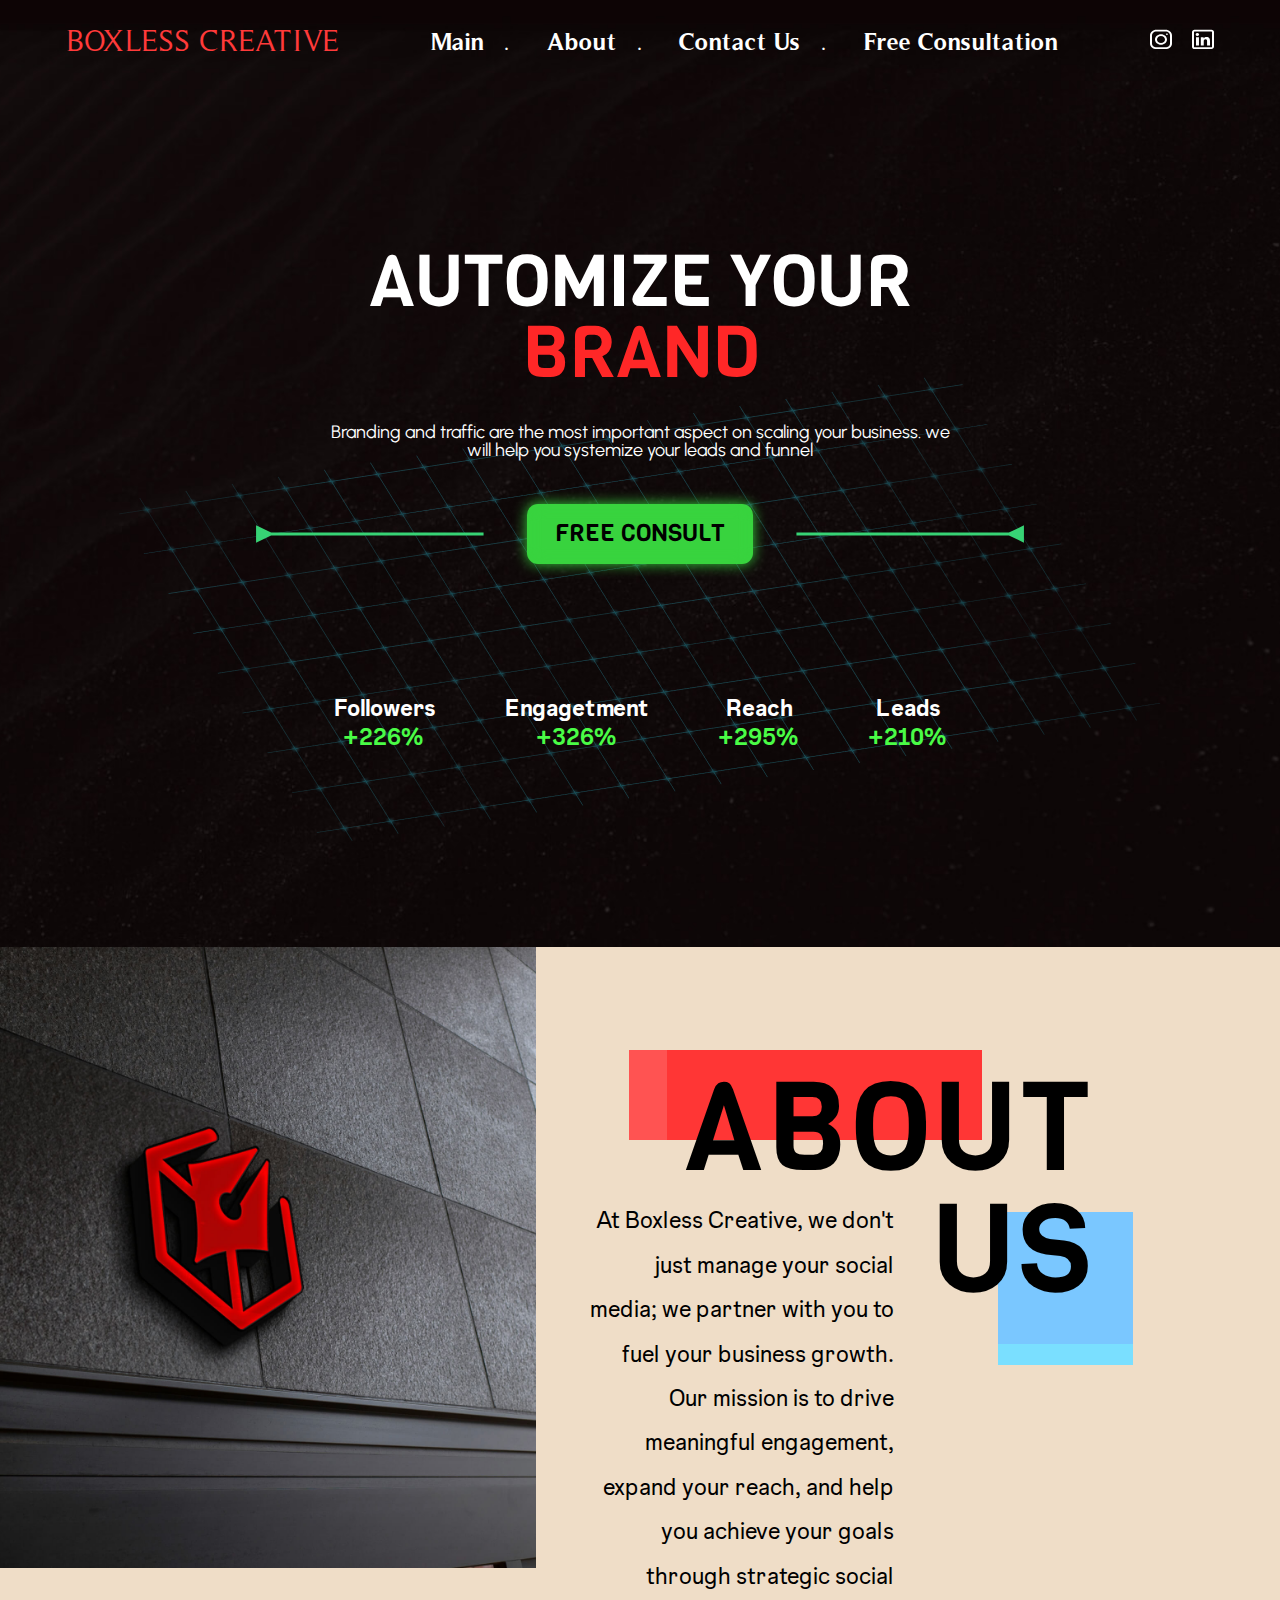
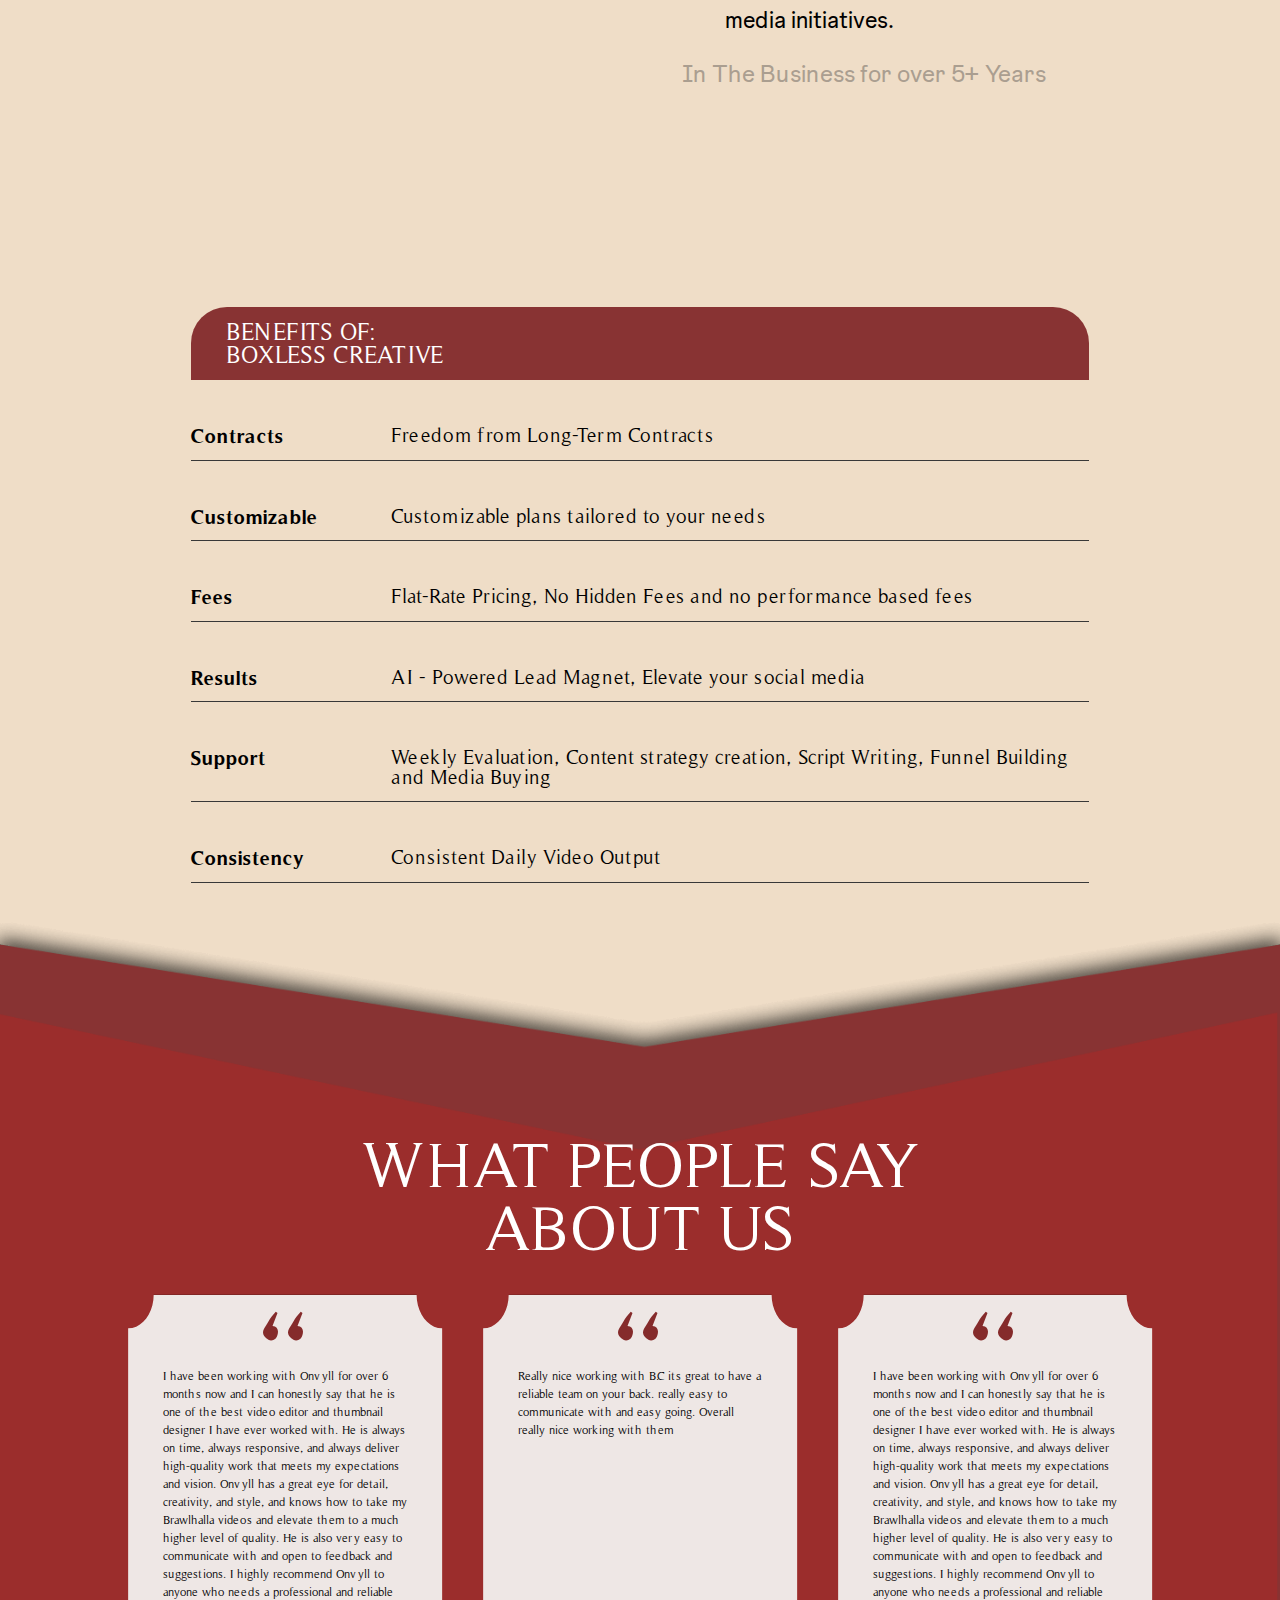
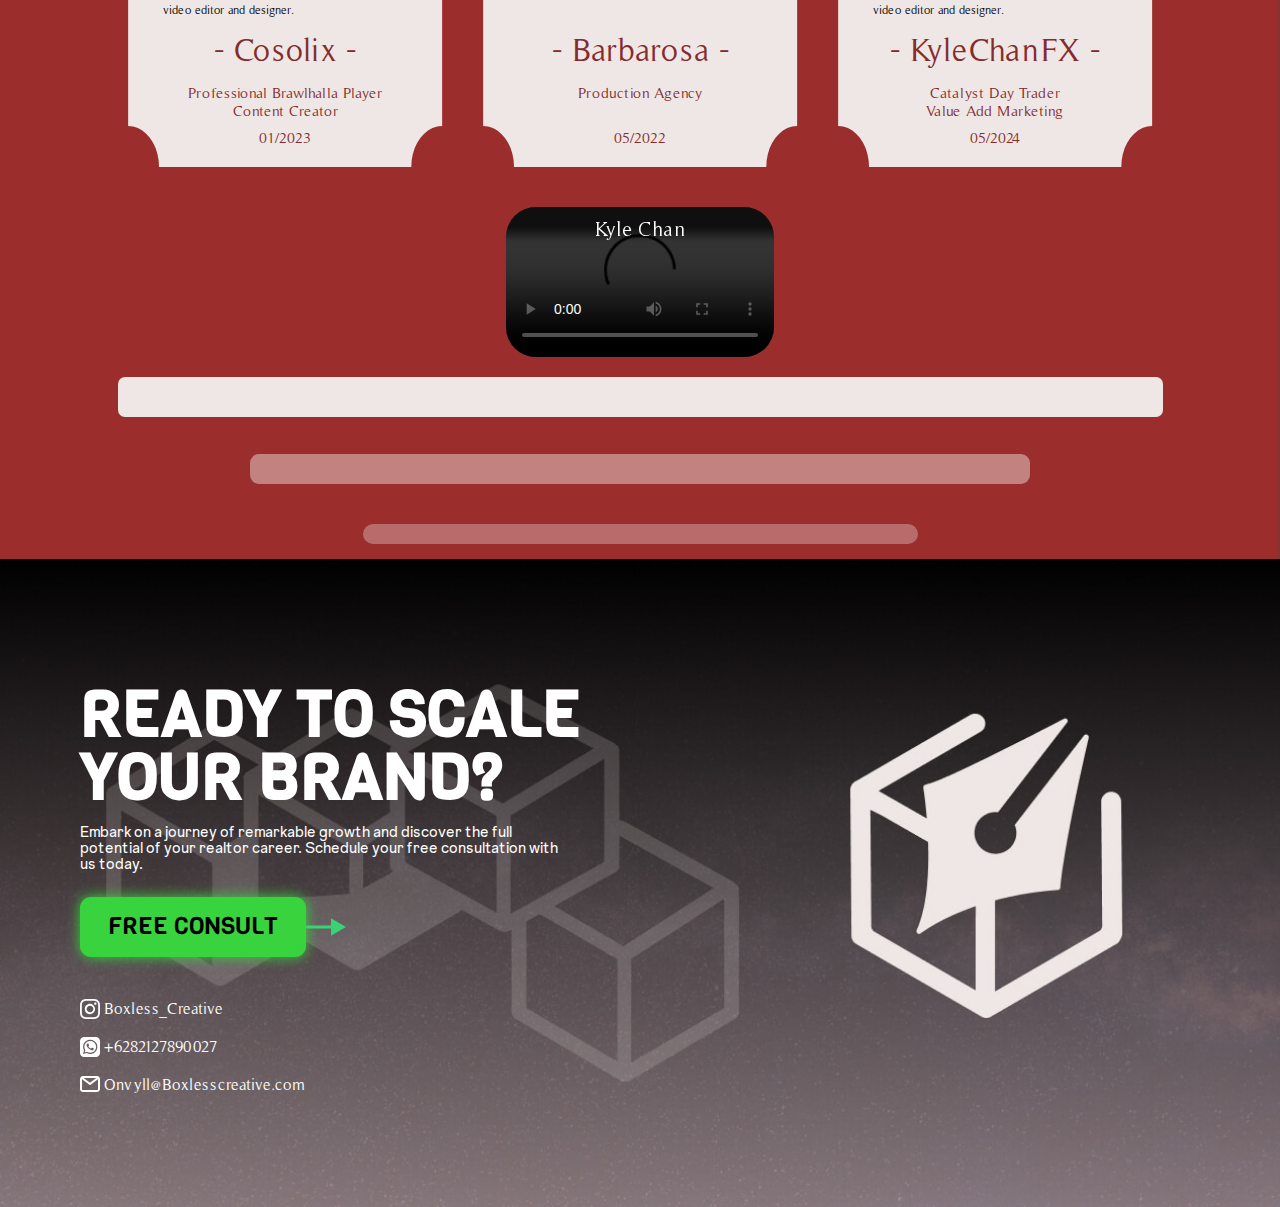
==== index.html @ 10e0a7b2 "first commit, completed" ====
<!DOCTYPE html>
<html lang="en">
  <head>
    <meta charset="UTF-8" />
    <meta name="viewport" content="width=device-width, initial-scale=1.0" />
    <title>Boxless Creative</title>
    <link rel="stylesheet" href="./css/styles.css" />
    <link rel="preconnect" href="https://fonts.googleapis.com" />
    <link rel="preconnect" href="https://fonts.gstatic.com" crossorigin />
    <link href="https://fonts.googleapis.com/css2?family=Inter:ital,opsz,wght@0,14..32,100..900;1,14..32,100..900&family=Urbanist:ital,wght@0,100..900;1,100..900&family=Viga&display=swap" rel="stylesheet" />
  </head>
  <body>
    <div class="bg-wrapper">
      <header>
        <div class="logo">BOXLESS CREATIVE</div>
        <button class="menu-toggle" id="mobile-menu-toggle">
          <span class="line line1"></span>
          <span class="line line2"></span>
          <span class="line line3"></span>
        </button>
        <nav class="navbar">
          <ul>
            <li><a href="#main">Main</a></li>
            <li><a href="#about">About</a></li>
            <li><a href="#footer">Contact Us</a></li>
            <li><a href="#" class="openModalBtn">Free Consultation</a></li>
          </ul>
          <div class="social-icons">
            <a href="https://www.instagram.com">
              <svg xmlns="http://www.w3.org/2000/svg" width="22" height="21" viewBox="0 0 22 21" fill="none">
                <path
                  d="M6.46888 0.730469C2.91788 0.730469 -0.00012207 3.2916 -0.00012207 6.41611V14.3808C-0.00012207 17.5018 2.91388 20.0664 6.46888 20.0664H15.5309C19.0819 20.0664 21.9999 17.5053 21.9999 14.3808V6.41699C21.9999 3.29512 19.0859 0.730469 15.5309 0.730469H6.46888ZM6.46888 2.48828H15.5309C16.118 2.48759 16.6995 2.58871 17.242 2.78586C17.7846 2.983 18.2776 3.2723 18.6927 3.63717C19.1078 4.00204 19.437 4.43532 19.6613 4.91218C19.8856 5.38904 20.0007 5.90011 19.9999 6.41611V14.3808C20.0007 14.8968 19.8856 15.4078 19.6613 15.8847C19.437 16.3616 19.1078 16.7948 18.6927 17.1597C18.2776 17.5246 17.7846 17.8139 17.242 18.011C16.6995 18.2082 16.118 18.3093 15.5309 18.3086H6.46988C5.88269 18.3094 5.3011 18.2084 4.75842 18.0113C4.21575 17.8142 3.72266 17.5249 3.30741 17.16C2.89216 16.7951 2.56292 16.3618 2.33855 15.8849C2.11418 15.408 1.99909 14.8968 1.99988 14.3808V6.41699C1.99896 5.90091 2.11391 5.38975 2.33816 4.91279C2.56241 4.43582 2.89155 4.00244 3.3067 3.63748C3.72186 3.27251 4.21487 2.98314 4.7575 2.78594C5.30013 2.58874 5.88169 2.48759 6.46888 2.48828ZM16.9059 4.41133C16.7868 4.41086 16.6687 4.43114 16.5585 4.47099C16.4484 4.51085 16.3483 4.56948 16.2641 4.64352C16.1798 4.71755 16.1131 4.80552 16.0678 4.90234C16.0224 4.99916 15.9993 5.10292 15.9999 5.20762C15.9999 5.65059 16.4019 6.00391 16.9059 6.00391C17.0251 6.00449 17.1432 5.98429 17.2535 5.94449C17.3638 5.90469 17.464 5.84608 17.5483 5.77203C17.6327 5.69798 17.6995 5.60998 17.7449 5.5131C17.7903 5.41622 17.8134 5.31239 17.8129 5.20762C17.8134 5.10284 17.7903 4.99901 17.7449 4.90214C17.6995 4.80526 17.6327 4.71725 17.5483 4.6432C17.464 4.56916 17.3638 4.51054 17.2535 4.47074C17.1432 4.43094 17.0251 4.41075 16.9059 4.41133ZM10.9999 5.125C7.69988 5.125 4.99988 7.49805 4.99988 10.3984C4.99988 13.2988 7.69988 15.6719 10.9999 15.6719C14.2999 15.6719 16.9999 13.2988 16.9999 10.3984C16.9999 7.49805 14.2999 5.125 10.9999 5.125ZM10.9999 6.88281C13.2229 6.88281 14.9999 8.44463 14.9999 10.3984C14.9999 12.3522 13.2229 13.9141 10.9999 13.9141C8.77688 13.9141 6.99988 12.3522 6.99988 10.3984C6.99988 8.44463 8.77688 6.88281 10.9999 6.88281Z"
                  fill="white"
                />
              </svg>
            </a>
            <a href="https://www.linkedin.com">
              <svg xmlns="http://www.w3.org/2000/svg" width="22" height="21" viewBox="0 0 22 21" fill="none">
                <path
                  d="M2.49988 0.730469C1.83829 0.734611 1.20514 0.967438 0.737319 1.37861C0.269496 1.78978 0.00459063 2.34626 -0.00012207 2.92773V17.8691C-0.00012207 19.0706 1.13288 20.0664 2.49988 20.0664H19.4999C20.8669 20.0664 21.9999 19.0706 21.9999 17.8691V2.92773C21.9999 1.72627 20.8669 0.730469 19.4999 0.730469H2.49988ZM2.49988 2.48828H19.4999C19.7849 2.48828 19.9999 2.67725 19.9999 2.92773V17.8691C20.0012 17.9272 19.9892 17.9849 19.9646 18.0387C19.9399 18.0926 19.9032 18.1415 19.8565 18.1825C19.8098 18.2236 19.7541 18.2559 19.6928 18.2776C19.6315 18.2992 19.5659 18.3098 19.4999 18.3086H2.49988C2.43381 18.3099 2.36811 18.2995 2.30677 18.2778C2.24543 18.2562 2.18971 18.2239 2.14298 18.1828C2.09624 18.1418 2.05947 18.0928 2.03487 18.0389C2.01028 17.9849 1.99837 17.9272 1.99988 17.8691V2.92773C1.99988 2.67725 2.21488 2.48828 2.49988 2.48828ZM5.43788 3.99912C5.20871 3.99426 4.98076 4.02974 4.76742 4.10346C4.55409 4.17718 4.35968 4.28766 4.19565 4.42839C4.03162 4.56913 3.90126 4.73727 3.81227 4.92294C3.72327 5.10861 3.67742 5.30805 3.67742 5.50952C3.67742 5.71099 3.72327 5.91043 3.81227 6.0961C3.90126 6.28177 4.03162 6.44992 4.19565 6.59065C4.35968 6.73139 4.55409 6.84187 4.76742 6.91559C4.98076 6.98931 5.20871 7.02478 5.43788 7.01992C5.88647 7.01041 6.31306 6.8471 6.62651 6.56489C6.93996 6.28267 7.11542 5.90391 7.11542 5.50952C7.11542 5.11513 6.93996 4.73638 6.62651 4.45416C6.31306 4.17194 5.88647 4.00863 5.43788 3.99912ZM14.4679 8.00869C13.0349 8.00869 12.0819 8.69863 11.6879 9.3543H11.6249V8.20117H8.81188V16.5508H11.7499V12.4305C11.7499 11.3424 11.9959 10.2886 13.5309 10.2886C15.0429 10.2886 15.0629 11.5173 15.0629 12.4858V16.5508H17.9999V11.9638C17.9999 9.71904 17.4559 8.00869 14.4679 8.00869ZM3.99988 8.20117V16.5508H6.96888V8.20117H3.99988Z"
                  fill="white"
                />
              </svg>
            </a>
          </div>
        </nav>
      </header>
      <section class="hero" id="main">
        <div class="container">
          <h1>AUTOMIZE YOUR <span>BRAND</span></h1>
          <p>Branding and traffic are the most important aspect on scaling your business. we will help you systemize your leads and funnel</p>
          <div class="hero_cta">
            <a class="cta openModalBtn">FREE CONSULT</a>
          </div>
          <ul class="hero_stats">
            <li>
              <span class="stats_text">Followers</span>
              <span class="stats_number">+226%</span>
            </li>
            <li>
              <span class="stats_text">Engagetment</span>
              <span class="stats_number">+326%</span>
            </li>
            <li>
              <span class="stats_text">Reach</span>
              <span class="stats_number">+295%</span>
            </li>
            <li>
              <span class="stats_text">Leads</span>
              <span class="stats_number">+210%</span>
            </li>
          </ul>
        </div>
        <!-- Hero content here -->
      </section>
    </div>
    <section class="about" id="about">
      <div class="container">
        <div class="about_wrapper">
          <div class="about_content">
            <h2>
              <span class="word_1">ABOUT</span> <br />
              <span class="word_2">US</span>
            </h2>
            <p class="about_text">At Boxless Creative, we don't just manage your social media; we partner with you to fuel your business growth. Our mission is to drive meaningful engagement, expand your reach, and help you achieve your goals through strategic social media initiatives.</p>
            <p class="about_tag">In The Business for over 5+&nbsp;Years</p>
          </div>
          <div class="about_image">
            <picture>
              <source media="(min-width: 992px)" srcset="./images/about-lg.jpg" type="image/jpeg" />
              <img src="./images/about-sm.jpg" alt="About image" />
            </picture>
          </div>
        </div>
      </div>
    </section>
    <section class="benefits">
      <div class="container">
        <h2>
          BENEFITS OF: <br />
          BOXLESS CREATIVE
        </h2>
        <dl class="benefits_list">
          <div> <dt>Contracts</dt> <dd>Freedom from Long-Term Contracts</dd></div>
          <div> <dt>Customizable</dt> <dd>Customizable plans tailored to your needs</dd></div>
          <div> <dt>Fees</dt> <dd>Flat-Rate Pricing, No Hidden Fees and no performance based fees</dd></div>
          <div> <dt>Results</dt> <dd>AI - Powered Lead Magnet, Elevate your social media</dd></div>
          <div> <dt>Support</dt> <dd>Weekly Evaluation, Content strategy creation, Script Writing, Funnel Building and Media Buying</dd></div>
          <div><dt>Consistency</dt> <dd>Consistent Daily Video Output</dd></div>
        </dl>
      </div>
    </section>
    <section class="testimonials">
      <div class="container">
        <h2>WHAT PEOPLE SAY ABOUT US</h2>
        <div class="testimonial_cards_wrapper">
          <div class="testimonial_card">
            <p class="testimonial_text"> I have been working with Onvyll for over 6 months now and I can honestly say that he is one of the best video editor and thumbnail designer I have ever worked with. He is always on time, always responsive, and always deliver high-quality work that meets my expectations and vision. Onvyll has a great eye for detail, creativity, and style, and knows how to take my Brawlhalla videos and elevate them to a much higher level of quality. He is also very easy to communicate with and open to feedback and suggestions. I highly recommend Onvyll to anyone who needs a professional and reliable video editor and designer.</p>
            <div class="testimonial_author">- Cosolix -</div>
            <div class="testimonial_author_des">
              Professional Brawlhalla Player <br />
              Content Creator
            </div>
            <div class="testimonial_date">01/2023</div>
          </div>
          <div class="testimonial_card">
            <p class="testimonial_text">Really nice working with B.C its great to have a reliable team on your back. really easy to communicate with and easy going. Overall really nice working with them </p>
            <div class="testimonial_author">- Barbarosa -</div>
            <div class="testimonial_author_des"> Production Agency </div>
            <div class="testimonial_date">05/2022</div>
          </div>
          <div class="testimonial_card">
            <p class="testimonial_text"> I have been working with Onvyll for over 6 months now and I can honestly say that he is one of the best video editor and thumbnail designer I have ever worked with. He is always on time, always responsive, and always deliver high-quality work that meets my expectations and vision. Onvyll has a great eye for detail, creativity, and style, and knows how to take my Brawlhalla videos and elevate them to a much higher level of quality. He is also very easy to communicate with and open to feedback and suggestions. I highly recommend Onvyll to anyone who needs a professional and reliable video editor and designer.</p>
            <div class="testimonial_author">- KyleChanFX -</div>
            <div class="testimonial_author_des">
              Catalyst Day Trader <br />
              Value Add Marketing
            </div>
            <div class="testimonial_date">05/2024</div>
          </div>
        </div>
        <div class="video_wrapper">
          <video src="./Testimonial.mp4" controls></video>
          <div class="video_auth" controls>Kyle Chan</div>
        </div>
        <div class="bar_lines">
          <div class="bar_line_1"></div>
          <div class="bar_line_2"></div>
          <div class="bar_line_3"></div>
        </div>
      </div>
    </section>
    <footer class="footer" id="footer">
      <div class="container">
        <div class="footer_content">
          <h2
            >READY TO SCALE <br />
            YOUR BRAND?</h2
          >
          <p>Embark on a journey of remarkable growth and discover the full potential of your realtor career. Schedule your free consultation with us today.</p>
          <a class="cta openModalBtn">FREE CONSULT <img src="./images/arrow-1.svg" alt="" /></a>
          <ul class="footer_nav">
            <li>
              <a href="#">
                <img src="./images/insta.svg" alt="" />
                Boxless_Creative
              </a>
            </li>
            <li>
              <a href="tel:+6282127890027"> <img src="./images/whatsapp.svg" alt="" /> +6282127890027 </a>
            </li>
            <li>
              <a href="mailto:Onvyll@Boxlesscreative.com">
                <img src="./images/email.svg" alt="" />
                Onvyll@Boxlesscreative.com
              </a>
            </li>
          </ul>
        </div>
      </div>
    </footer>

    <div id="modal" class="modal">
      <div class="modal-content">
        <span class="close-btn">&times;</span>
        <h2>SCHEDULE A CALL</h2>
        <p class="modal-tag">1 on 1 Social media strategy</p>
        <form class="modal-form" id="scheduleForm" method="post" action="https://api.web3forms.com/submit">
          <input type="hidden" name="access_key" value="9a42d6e7-12fb-410e-b827-495871409436" />
          <div class="input_wrappers">
            <label>
              <span>NAME</span>
              <input type="text" name="name" required />
            </label>
            <label>
              <span>EMAIL</span>
              <input type="email" name="email" required />
            </label>
            <label>
              <span>NUMBER</span>
              <input type="tel" name="number" required />
            </label>
          </div>
          <p class="privacy-note">*we respect your privacy and data, and will not send you any spam that would disturb your time :)</p>
          <button type="submit" class="submit_btn">NEXT</button>
          <p class="result" id="result"></p>
        </form>

        <a id="ctaBtn" href="https://calendly.com/boxlesscreative/content-creation-strategy" target="_blank" class="cta-btn">SCHEADULE NOW!</a>
      </div>
    </div>

    <script src="./js/main.js"></script>
  </body>
</html>
---- css/styles.css ----
@font-face {
  font-family: 'Timeless';
  src: url('../fonts/timeless/Timeless.ttf');
  font-weight: 400;
}
@font-face {
  font-family: 'Timeless';
  src: url('../fonts/timeless/Timeless-Bold.ttf');
  font-weight: 700;
}

@font-face {
  font-family: 'Instagram Sans';
  font-style: normal;
  font-weight: 400;
  src: url('../fonts/Instagram-Sans.woff') format('woff');
}

@font-face {
  font-family: 'Instagram Sans';
  font-style: normal;
  font-weight: 700;
  src: url('../fonts/Instagram-Sans-Bold.woff') format('woff');
}
html {
  scroll-behavior: smooth;
}
*,
*::before,
*::after {
  box-sizing: border-box;
}
body {
  margin: 0;
  font-family: 'Instagram Sans', sans-serif;
  background-size: cover;
  color: white;
}
img {
  max-width: 100%;
}
.container {
  padding: 0 36px;
  max-width: 1440px;
  margin: 0 auto;
}
.bg-wrapper {
  background-image: url('../images/awdawd-1.jpg');
  background-position: center;
  background-repeat: no-repeat;
  background-size: cover;
}
header {
  display: flex;
  justify-content: space-between;
  align-items: center;
  padding: 26px 23px 26px 19px;
  max-width: 1440px;
  margin: 0 auto;
}

.logo {
  font-family: 'Timeless', serif;
  font-size: 30px;
  color: #ff3a3a;
  z-index: 11;
  max-width: 200px;
  line-height: 0.98;
}

.menu-toggle {
  display: flex;
  flex-direction: column;
  gap: 4px;
  cursor: pointer;
  background: none;
  border: transparent;
  outline: 0;
  z-index: 11;
  padding: 0;
  margin-bottom: 12px;
}
.menu-toggle.open {
  transition: 0.3s ease;
}
.menu-toggle.open:hover {
  transform: scale(1.2);
  transform-origin: center;
}
.navbar {
  display: flex;
  z-index: 10;
}

.navbar.open {
  display: flex;
  right: 0;
}
@media (max-width: 991px) {
  .navbar {
    align-items: center;
    justify-content: center;
    flex-direction: column;
    background: rgba(0, 0, 0, 0.9);
    position: fixed;
    top: 0;
    right: -100%;
    height: 100%;
    width: 100%;
    text-align: center;
    transition: right 0.5s ease;
  }
  body:has(.navbar.open) {
    overflow: hidden;
  }
}

.navbar ul {
  display: flex;
  flex-direction: column;
  list-style: none;
  padding: 0;
  margin: 0;
}
.navbar li {
  margin: 10px 0;
}
.navbar a {
  font-family: 'Timeless', serif;
  font-size: 24px;
  font-weight: bold;
  color: white;
  text-decoration: none;
  transition: color 0.2s;
}

.navbar a:hover {
  color: #55d352;
}

.social-icons {
  display: flex;
  margin-top: 10px;
  gap: 20px;
}

.social-icons a svg path {
  transition: fill 0.2s;
}
.social-icons a:hover svg path {
  fill: #55d352;
}

.social-icons img {
  width: 20px;
  height: 20px;
}

/* Toggle animation */
.menu-toggle .line {
  width: 14px;
  height: 4px;
  border-radius: 1em;
  background-color: white;
}
.menu-toggle .line1,
.menu-toggle .line3 {
  transition: transform 0.3s ease, y 0.3s ease;
  transform-origin: center;
}
.menu-toggle.open .line1 {
  transform: rotate(45deg) translate(5px, 5px);
}
.menu-toggle.open .line2 {
  opacity: 0;
  transition: opacity 0.3s ease;
}
.menu-toggle.open .line3 {
  transform: rotate(-45deg) translate(6px, -6px);
}
@media (min-width: 600px) {
  .bg-wrapper {
  }
  header {
    padding: 26px 34px 26px 35px;
  }
  .menu-toggle .line {
    width: 20px;
  }
}
@media (min-width: 768px) {
  header {
    padding: 26px 46px 26px 48px;
  }
  .menu-toggle .line {
    width: 28px;
  }
}
@media (min-width: 992px) {
  .container {
    padding: 0 80px;
  }
  header {
    padding: 26px 66px 26px 66px;
  }
  .logo {
    max-width: unset;
  }
  .menu-toggle {
    display: none;
  }
  .navbar {
    flex: 1;
    padding-top: 0;
  }
  .navbar ul {
    flex: 1;
    justify-content: space-evenly;
    flex-direction: row;
    margin: 0 40px;
  }
  .navbar li {
    margin: 0 10px;
    position: relative;
  }
  .navbar li:not(:last-child)::after {
    content: '.';
    padding-left: 20px;
    position: absolute;
    bottom: 0;
    font-size: 20px;
  }
  .social-icons {
    margin-top: 0;
  }
}

/* ================================== Hero Section ============================== */
.hero {
  padding: 96px 0 196px;
  text-align: center;
  background-image: url('../images/grid-bg.png');
  background-repeat: no-repeat;
  background-position: center 74%;
  overflow: hidden;
}
.hero h1 {
  font-family: 'Viga', sans-serif;
  font-size: 72px;
  font-weight: 400;
  line-height: 0.98;
  text-align: center;
  color: white;
  text-transform: uppercase;
  margin: 0 auto 36px;
  max-width: 10ch;
}
@media (max-width: 400px) {
  .hero h1 {
    font-size: 60px;
  }
}
.hero h1 span {
  color: #ff2727;
}
.hero p {
  font-family: 'Urbanist', sans-serif;
  font-size: 18px;
  line-height: 0.98;
  text-align: center;
  margin: 0 auto;
  max-width: 38ch;
}
.cta {
  font-family: 'Viga', sans-serif;
  font-size: 24px;
  text-transform: uppercase;
  color: black;
  line-height: 0.98;
  background-color: #38d33e;
  text-decoration: none;
  text-align: center;
  display: inline-block;
  border-radius: 11px;
  position: relative;
  padding: 18px 28px;
  z-index: 1;
  cursor: pointer;
  transition: 0.3s ease;
}
.cta:hover {
  box-shadow: 0 0 10px rgba(56, 211, 62, 0.5);
}
.cta::before {
  content: '';
  display: block;
  position: absolute;
  top: 0;
  left: 0;
  right: 0;
  bottom: 0;
  background: #38d33e;
  border-radius: 11px;
  filter: blur(6.75px);
  z-index: -1;
}
.hero_cta {
  margin-top: 35px;
  position: relative;
  max-width: 470px;
  margin-left: auto;
  margin-right: auto;
  width: fit-content;
}
.hero_cta::before {
  content: '';
  display: block;
  position: absolute;
  left: -145px;
  top: 50%;
  transform: translateY(-50%);
  width: 100px;
  height: 18px;
  background-image: url('../images/arrow.svg');
  background-repeat: no-repeat;
}
.hero_cta::after {
  content: '';
  display: block;
  position: absolute;
  right: -145px;
  top: 50%;
  transform: translateY(-50%) rotate(180deg);
  transform-origin: center;
  width: 100px;
  height: 18px;
  background-image: url('../images/arrow.svg');
  background-repeat: no-repeat;
}
.hero_stats {
  font-family: 'Instagram Sans', sans-serif;
  font-size: 16px;
  font-weight: 700;
  list-style: none;
  margin: 0;
  padding: 0;
  display: flex;
  justify-content: center;
  gap: 24px;

  margin-top: 95px;
}
.hero_stats li {
  flex-basis: 0;
  min-width: fit-content;
}
.hero_stats li span {
  display: block;
}
.stats_text {
  line-height: 1.5;
}
.stats_number {
  color: #4afc46;
}
@media (min-width: 768px) {
  .hero {
    padding: 135px 0 196px;
  }
  .hero h1 {
    max-width: 18ch;
  }
  .hero p {
    max-width: 58ch;
  }
  .hero_cta {
    margin-top: 45px;
  }
  .hero_stats {
    font-size: 24px;
    justify-content: space-around;
    margin-top: 130px;
  }
  .hero_stats li span {
    line-height: 1.2;
  }
}
@media (min-width: 992px) {
  .hero {
    padding: 165px 0 196px;
  }
  .hero_cta::before,
  .hero_cta::after {
    width: 228px;
  }
  .hero_cta::before {
    left: calc(-100% - 45px);
  }
  .hero_cta::after {
    right: calc(-100% - 45px);
  }
  .hero_stats {
    justify-content: center;
    gap: 70px;
  }
}
/* ================================== About Us Section ============================== */
.about {
  background-color: #efddc7;
  color: black;
  padding: 106px 0 0;
}
.about h2 {
  font-family: 'Viga', sans-serif;
  font-size: 128px;
  font-size: 70px;
  font-weight: 400;
  line-height: 0.98;
  text-align: right;
  margin: 0;
  padding-right: 24px;
}
.about h2 span {
  position: relative;
  z-index: 1;
}
.about h2 span:first-child::before,
.about h2 span:first-child::after {
  content: '';
  display: block;
  position: absolute;
  z-index: -1;
  top: 5px;
  right: 58px;
  width: 175px;
  height: 50px;
}

.about h2 span:first-child::before {
  background-color: #ff5352;
  right: 76px;
}
.about h2 span:first-child::after {
  background-color: #ff3635;
}
.about h2 span:last-child::before,
.about h2 span:last-child::after {
  content: '';
  display: block;
  position: absolute;
  z-index: -1;
  top: 26px;
  right: -21px;
  width: 74px;
  height: 72px;
}
.about h2 span:last-child::before {
  background-color: #7adfff;
  top: 38px;
}
.about h2 span:last-child::after {
  background-color: #7ac7ff;
}
.about_text {
  font-family: 'Instagram Sans', sans-serif;
  font-size: 24px;
  font-size: 13px;
  line-height: 1.85;
  font-weight: 400;
  margin: -65px 135px 0 auto;
  text-align: right;
}
.about_tag {
  color: #aa9e90;
  text-align: right;
  margin: 24px 142px 0 auto;
  font-size: 15px;
  line-height: 0.98;
}
.about_image {
  margin-left: -36px;
  margin-right: -36px;
  margin-top: 28px;
  font-size: 0;
}
@media (min-width: 600px) {
  .about {
    padding: 193px 0 92px;
  }
  .about h2 {
    font-size: 114px;
    padding-right: 28px;
  }
  .about h2 span:first-child::before,
  .about h2 span:first-child::after {
    right: 95px;
    top: 9px;
    height: 79px;
    width: 275px;
  }
  .about h2 span:first-child::before {
    right: 130px;
  }
  .about h2 span:last-child::before,
  .about h2 span:last-child::after {
    top: 42px;
    right: -30px;
    width: 118px;
    height: 116px;
  }
  .about h2 span:last-child::before {
    top: 60px;
  }
  .about_text {
    margin-top: -107px;
    font-size: 21px;
    margin-right: 200px;
  }
  .about_tag {
    margin-top: 55px;
    font-size: 25px;
    margin-right: 42px;
  }
  .about_image {
    display: none;
  }
}
@media (min-width: 768px) {
  .about {
    padding: 172px 0 92px;
  }
  .about .container {
    padding: 0 112px;
  }
  .about h2 {
    font-size: 124px;
    padding-right: 30px;
    letter-spacing: 3px;
  }
  .about h2 span:first-child::before,
  .about h2 span:first-child::after {
    right: 112px;
    top: 6px;
    height: 90px;
    width: 315px;
  }
  .about h2 span:first-child::before {
    right: 150px;
  }
  .about h2 span:last-child::before,
  .about h2 span:last-child::after {
    top: 46px;
    right: -39px;
    width: 135px;
    height: 132px;
  }
  .about h2 span:last-child::before {
    top: 67px;
  }
  .about_text {
    font-size: 24px;
    margin-top: -112px;
    margin-right: 230px;
  }
  .about_tag {
    margin-top: 20px;
    margin-right: -50px;
  }
}
@media (min-width: 992px) {
  .about {
    padding: 0;
    background-color: #110b0b;
  }
  .about .container {
    padding: 0;
    max-width: initial;
  }
  .about_wrapper {
    display: flex;
    background-color: #efddc7;
  }
  .about_content,
  .about_image {
    flex: 1;
  }
  .about_content {
    padding: 120px 156px 100px 52px;
    background-color: #efddc7;
    flex-direction: column;
    display: flex;
    justify-content: center;
    min-height: 800px;
  }
  .about_image {
    font-size: 0;
    display: block;
    order: -1;
    margin: 0;
    position: relative;
  }
  .about_image img {
    object-position: center;
    object-fit: cover;
    width: 100%;
    position: absolute;
    max-height: 100%;
  }
  .about_tag {
    text-align: left;
    margin-left: 94px;
    margin-right: 0;
  }
}
/* ================================== Benefits Section ============================== */
.benefits {
  padding: 30px 0 38px;
  background-color: #efddc7;
}
.benefits h2 {
  margin: 0;
  font-family: 'Timeless', serif;
  font-size: 20px;
  font-weight: 400;
  background-color: #883333;
  border-radius: 22px 22px 0 0;
  padding: 8px 20px;
  line-height: 0.98;
}

.benefits_list {
  font-family: 'Timeless', serif;
  margin: 0;
}
.benefits_list > div {
  padding: 24px 0 8px;
  border-bottom: 1px solid #383838;
}
.benefits_list dt,
.benefits_list dd {
  font-size: 16px;
  line-height: 0.98;
  margin: 0;
  padding: 0;
  color: black;
}
.benefits_list dt {
  font-weight: bold;
}
.benefits_list dd {
  font-weight: normal;
  margin-top: 10px;
}
@media (min-width: 992px) {
  .benefits {
    padding: 60px 0 78px;
    padding-top: 120px;
  }
  .benefits .container {
    max-width: 1058px;
    margin: 0 auto;
  }
  .benefits h2 {
    font-size: 24px;
    padding: 13px 35px;
    border-radius: 36px 36px 0 0;
  }
  .benefits_list > div {
    padding: 46px 0 14px;
    display: grid;
    grid-template-columns: 200px 1fr;
  }
  .benefits_list dt,
  .benefits_list dd {
    font-size: 20px;
  }
  .benefits_list dt {
    flex-basis: 20%;
  }
  .benefits_list dd {
    margin-top: 0;
  }
}
/* ============================== Testimonials Section ============================== */
.testimonials {
  background-image: url('../images/bg-sm.png');
  background-repeat: no-repeat;
  background-size: cover;
  background-position: center top;
  background-color: #efddc7;
  overflow-x: hidden;
}
.testimonials .container {
  padding-top: 210px;
  padding-bottom: 40px;
}
.testimonials h2 {
  font-family: 'Timeless', serif;
  font-size: 24px;
  font-weight: 400;
  margin: 0 -20px;
  text-align: center;
  line-height: 98%;
}
.testimonial_cards_wrapper {
  display: flex;
  flex-direction: column;
  align-items: center;
  margin-top: 60px;
  gap: 40px;
}
.testimonial_card {
  width: 315px;
  min-height: 450px;
  max-width: 315px;
  padding: 62px 35px 20px 35px;
  position: relative;
  z-index: 1;
  display: flex;
  flex-direction: column;
  background-color: #eee7e5;
  filter: drop-shadow(7px 4px 32px rgba(0, 0, 0, 0.75));
  clip-path: polygon(90.089% 100%, 10.003% 100%, 10.003% 100%, 9.874% 98.596%, 9.503% 97.265%, 8.909% 96.023%, 8.112% 94.889%, 7.133% 93.88%, 5.991% 93.015%, 4.707% 92.311%, 3.301% 91.787%, 1.793% 91.459%, 0.204% 91.345%, 0.204% 7.166%, 0.204% 7.166%, 1.52% 7.072%, 2.768% 6.8%, 3.932% 6.366%, 4.995% 5.783%, 5.94% 5.067%, 6.751% 4.232%, 7.411% 3.293%, 7.903% 2.265%, 8.211% 1.162%, 8.317% 0%, 91.775% 0%, 91.775% 0%, 91.881% 1.162%, 92.189% 2.265%, 92.681% 3.293%, 93.34% 4.232%, 94.151% 5.067%, 95.097% 5.783%, 96.16% 6.366%, 97.324% 6.8%, 98.572% 7.072%, 99.888% 7.166%, 99.888% 91.345%, 99.888% 91.345%, 98.298% 91.459%, 96.791% 91.787%, 95.385% 92.311%, 94.101% 93.015%, 92.959% 93.88%, 91.98% 94.889%, 91.183% 96.023%, 90.589% 97.265%, 90.217% 98.596%, 90.089% 100%);
}
.testimonial_text {
  font-family: 'Timeless', serif;
  font-size: 12px;
  line-height: 1.5;
  color: black;
  position: relative;
  flex-grow: 1;
}
.testimonial_text::before {
  content: '“';
  font-size: 128px;
  color: #852b2b;
  display: block;
  position: absolute;
  top: -76px;
  left: 50%;
  transform: translateX(-50%);
  line-height: 1;
}
.testimonial_author,
.testimonial_author_des,
.testimonial_date {
  font-family: 'Timeless', serif;
  color: #852b2b;
  text-align: center;
  line-height: 1.2;
  text-wrap: nowrap;
}

.testimonial_author {
  font-size: 32px;
}
.testimonial_author_des {
  font-size: 15px;
  margin-top: 10px;
}
.testimonial_date {
  font-size: 15px;
  margin-top: 10px;
}
.bar_lines {
  display: block;
}
.video_wrapper {
  margin: 0 auto;
  width: fit-content;
  position: relative;
  margin-top: 40px;
}

.video_wrapper video {
  width: 268px;
  height: auto;
  border-radius: 30px;
}
.video_auth {
  font-size: 20px;
  font-family: 'Timeless', serif;
  position: absolute;
  top: 0;
  bottom: 0;
  background: linear-gradient(0deg, rgba(0, 0, 0, 0) 78.07%, rgba(0, 0, 0, 0.7) 86.86%);
  width: 100%;
  border-radius: 30px 30px 0 0;
  text-align: center;
  padding-top: 10px;
  pointer-events: none;
}
.bar_line_1 {
  border-radius: 7px;
  background: #eee7e5;
  margin: 0 auto;
  max-width: 1045px;
  height: 36px;
  margin-top: 15px;
}
.bar_line_2 {
  border-radius: 9px;
  background: rgba(238, 231, 229, 0.46);
  margin: 0 auto;
  width: 75%;
  max-width: 780px;
  height: 25px;
  margin-top: 24px;
}
.bar_line_3 {
  border-radius: 24px;
  background: rgba(238, 231, 229, 0.34);
  margin: 0 auto;
  width: 50%;
  max-width: 555px;
  height: 16px;
  margin-top: 28px;
}
@media (min-width: 600px) {
  .testimonials {
    background-image: url('../images/bg-phone.png');
    margin-top: -40px;
  }
  .testimonials .container {
    padding-top: 245px;
  }
  .testimonials h2 {
    font-size: 40px;
  }
}
@media (min-width: 768px) {
  .testimonials {
    background-image: url('../images/bg-tablet.png');
  }
  .testimonials .container {
    padding-top: 238px;
  }
  .testimonials h2 {
    font-size: 48px;
  }
  .testimonial_cards_wrapper {
    margin-top: 78px;
  }
}
@media (min-width: 992px) {
  .testimonials {
    background-image: url('../images/bg-desktop.png');
  }
  .testimonials .container {
    padding-top: 212px;
    padding-bottom: 15px;
  }
  .testimonial_cards_wrapper {
    flex-direction: row;
    justify-content: center;
    align-items: stretch;
    margin-top: 36px;
  }
  .testimonials h2 {
    font-size: 64px;
    max-width: 600px;
    margin: 0 auto;
  }
  .testimonial_text {
    margin-top: 10px;
  }
  .testimonial_author_des {
    position: relative;
    top: 5px;
    min-height: 40px;
  }

  .bar_line_1 {
    height: 40px;
    margin-top: 15px;
  }
  .bar_line_2 {
    height: 30px;
    margin-top: 37px;
  }
  .bar_line_3 {
    height: 20px;
    margin-top: 40px;
  }
}
/* ============================== Footer Section ============================== */
.footer {
  background-image: url('../images/footer-bg.jpg');
  background-repeat: no-repeat;
  background-size: cover;
  background-position: left;
  padding: 60px 0;
}
.footer h2 {
  font-family: 'Viga', sans-serif;
  font-size: 38px;
  margin: 0;
  line-height: 98%;
}
.footer_content {
  max-width: 500px;
}
.footer p {
  font-size: 14px;
  max-width: 490px;
  line-height: 98%;
}
.footer .cta {
  margin-top: 10px;
}
.footer .cta img {
  position: absolute;
  right: -40px;
  top: 50%;
  transform: translateY(-50%);
}
.footer_nav {
  list-style: none;
  margin: 0;
  padding: 0;
  margin-top: 42px;
}
.footer_nav li {
  font-family: 'Timeless', serif;
  font-size: 16px;
  margin-bottom: 18px;
}
.footer_nav li:last-child {
  margin-bottom: 0;
}
.footer_nav a {
  display: flex;
  align-items: center;
  gap: 4px;
  font-size: 14px;
}
.footer_nav a img {
  width: 16px;
  height: auto;
}

.footer_nav a {
  color: white;
  text-decoration: none;
}
@media (min-width: 992px) {
  .footer {
    padding: 124px 0 113px;
    background-position: center;
  }
  .footer h2 {
    font-size: 64px;
  }
  .footer_nav a {
    font-size: 16px;
  }
  .footer_nav a img {
    width: 20px;
  }
  .footer p {
    font-size: 16px;
  }
  .footer_content {
    max-width: 50%;
  }
}
/* ============================== Modal popup ============================== */

.modal {
  display: none;
  position: fixed;
  z-index: 1;
  left: 0;
  top: 0;
  width: 100%;
  height: 100%;
  overflow: auto;
  background-color: rgba(0, 0, 0, 0.4);
  animation: fadeIn 0.5s;
  z-index: 111;
}

.modal-content {
  font-family: 'Inter', sans-serif;
  background-color: white;
  color: #222;
  margin: 100px auto 0;
  padding: 46px 45px 26px;
  border: 1px solid #888;
  max-width: 882px;
  border-radius: 15px;
  border-radius: 51px 94px 78px 78px;
  box-shadow: inset 8px 10px 10.8px 0px rgba(0, 0, 0, 0.25);
  text-align: center;
  animation: slideIn 0.5s;
  position: relative;
}
.modal-content:has(.hidden) {
  padding: 85px 45px 133px;
  max-width: 692px;
}
.modal-content:has(.hidden) .modal-tag {
  max-width: 250px;
  margin-left: AUTO;
  margin-right: auto;
}

.modal-content h2 {
  font-family: 'Inter', sans-serif;
  font-size: 24px;
  margin: 0;
  line-height: 1;
}
.modal-tag {
  font-weight: 300;
  font-style: italic;
  font-size: 24px;
  line-height: 1;
  margin: 0;
}

.close-btn {
  color: #000;
  float: left;
  font-size: 38px;
  font-weight: 100;
  cursor: pointer;
  font-weight: 100;
  position: absolute;
  top: 38px;
  left: 48px;
  width: 17px;
  height: 17px;
  line-height: 13px;
}

.close-btn:hover,
.close-btn:focus {
  color: black;
  text-decoration: none;
}
label {
  display: block;
  text-align: left;
  font-size: 24px;
}
.input_wrappers {
  display: flex;
  flex-direction: column;
  gap: 38px;
  margin-top: 10px;
}
input {
  font-size: 24px;
  font-family: 'Inter', sans-serif;
  width: 100%;
  padding: 10px;
  margin: 10px 0 0;
  border: 1px solid #000;
  border-radius: 4px;
  box-sizing: border-box;
}

.submit_btn {
  font-size: 24px;
  background-color: #37d375;
  color: white;
  padding: 20px 58px;
  border: none;
  border-radius: 5px;
  cursor: pointer;
  border-radius: 5em;
  box-shadow: 0px 4px 4px 0px rgba(0, 0, 0, 0.25);
  margin-left: auto;
  display: block;
  margin-top: -30px;
  transition: 0.3s ease;
}
.cta-btn {
  font-size: 20px;
  background-color: #37d375;
  color: white;
  padding: 14px 20px;
  text-decoration: none;
  border: none;
  border-radius: 5px;
  cursor: pointer;
  border-radius: 5em;
  box-shadow: 0px 4px 4px 0px rgba(0, 0, 0, 0.25);
  margin-left: auto;
  margin-right: auto;
  display: block;
  margin-top: 30px;
  max-width: 252px;
  position: relative;
  transition: 0.3s ease;
}
.cta-btn::before {
  content: '';
  display: block;
  position: absolute;
  left: -100px;
  top: 50%;
  transform: translateY(-50%);
  width: 100px;
  height: 18px;
  background-image: url('../images/arrow.svg');
  background-repeat: no-repeat;
}
.cta-btn::after {
  content: '';
  display: block;
  position: absolute;
  right: -100px;
  top: 50%;
  transform: translateY(-50%) rotate(180deg);
  transform-origin: center;
  width: 100px;
  height: 18px;
  background-image: url('../images/arrow.svg');
  background-repeat: no-repeat;
}
.cta-btn:hover,
.submit_btn:hover {
  background-color: #2dbd62;
}

.privacy-note {
  font-size: 24px;
  font-weight: 300;
  color: #222;
  margin-top: 14px;
  line-height: 1;
  text-align: left;
}
.result {
  font-size: 16px;
}
.result {
  color: inherit;
}
.result .success {
  color: #37d375;
}
.result .warning {
  color: #ff2727;
}

@keyframes fadeIn {
  from {
    opacity: 0;
  }
  to {
    opacity: 1;
  }
}

@keyframes slideIn {
  from {
    transform: translateY(-50px);
  }
  to {
    transform: translateY(0);
  }
}

@keyframes slideOut {
  from {
    transform: translateY(0);
  }
  to {
    transform: translateY(-50px);
  }
}

@keyframes fadeOut {
  from {
    opacity: 1;
  }
  to {
    opacity: 0;
  }
}

.modal.fade-out {
  animation: fadeOut 0.5s forwards;
}

.modal-content.slide-out {
  animation: slideOut 0.5s forwards;
}
#ctaBtn {
  display: none;
}
@media (max-width: 992px) {
  .close-btn {
    font-size: 26px;
    top: 28px;
    left: 28px;
  }
  .modal-content {
    border-radius: 38px 70px 58px 58px;
    max-width: calc(100% - 36px);
    margin-top: 50px;
    margin-bottom: 30px;
  }

  .modal-content h2,
  .modal-tag {
    font-size: 18px;
  }
  .input_wrappers {
    margin-top: 20px;
    gap: 14px;
  }
  label,
  input {
    font-size: 14px;
    margin-top: 4px;
  }
  .privacy-note {
    font-size: 12px;
  }
  .submit_btn {
    margin-top: 20px;
    font-size: 16px;
    padding: 12px 40px;
  }
  .cta-btn {
    margin-top: 20px;
    font-size: 16px;
    padding: 12px 40px;
  }
  .result {
    font-size: 12px;
  }
}

@media (max-width: 500px) {
  .modal-content:has(.hidden) {
    max-width: calc(100% - 36px);
  }
  .modal-content {
    overflow: hidden;
  }
  .cta-btn::before,
  .cta-btn::after {
    display: none;
  }
}
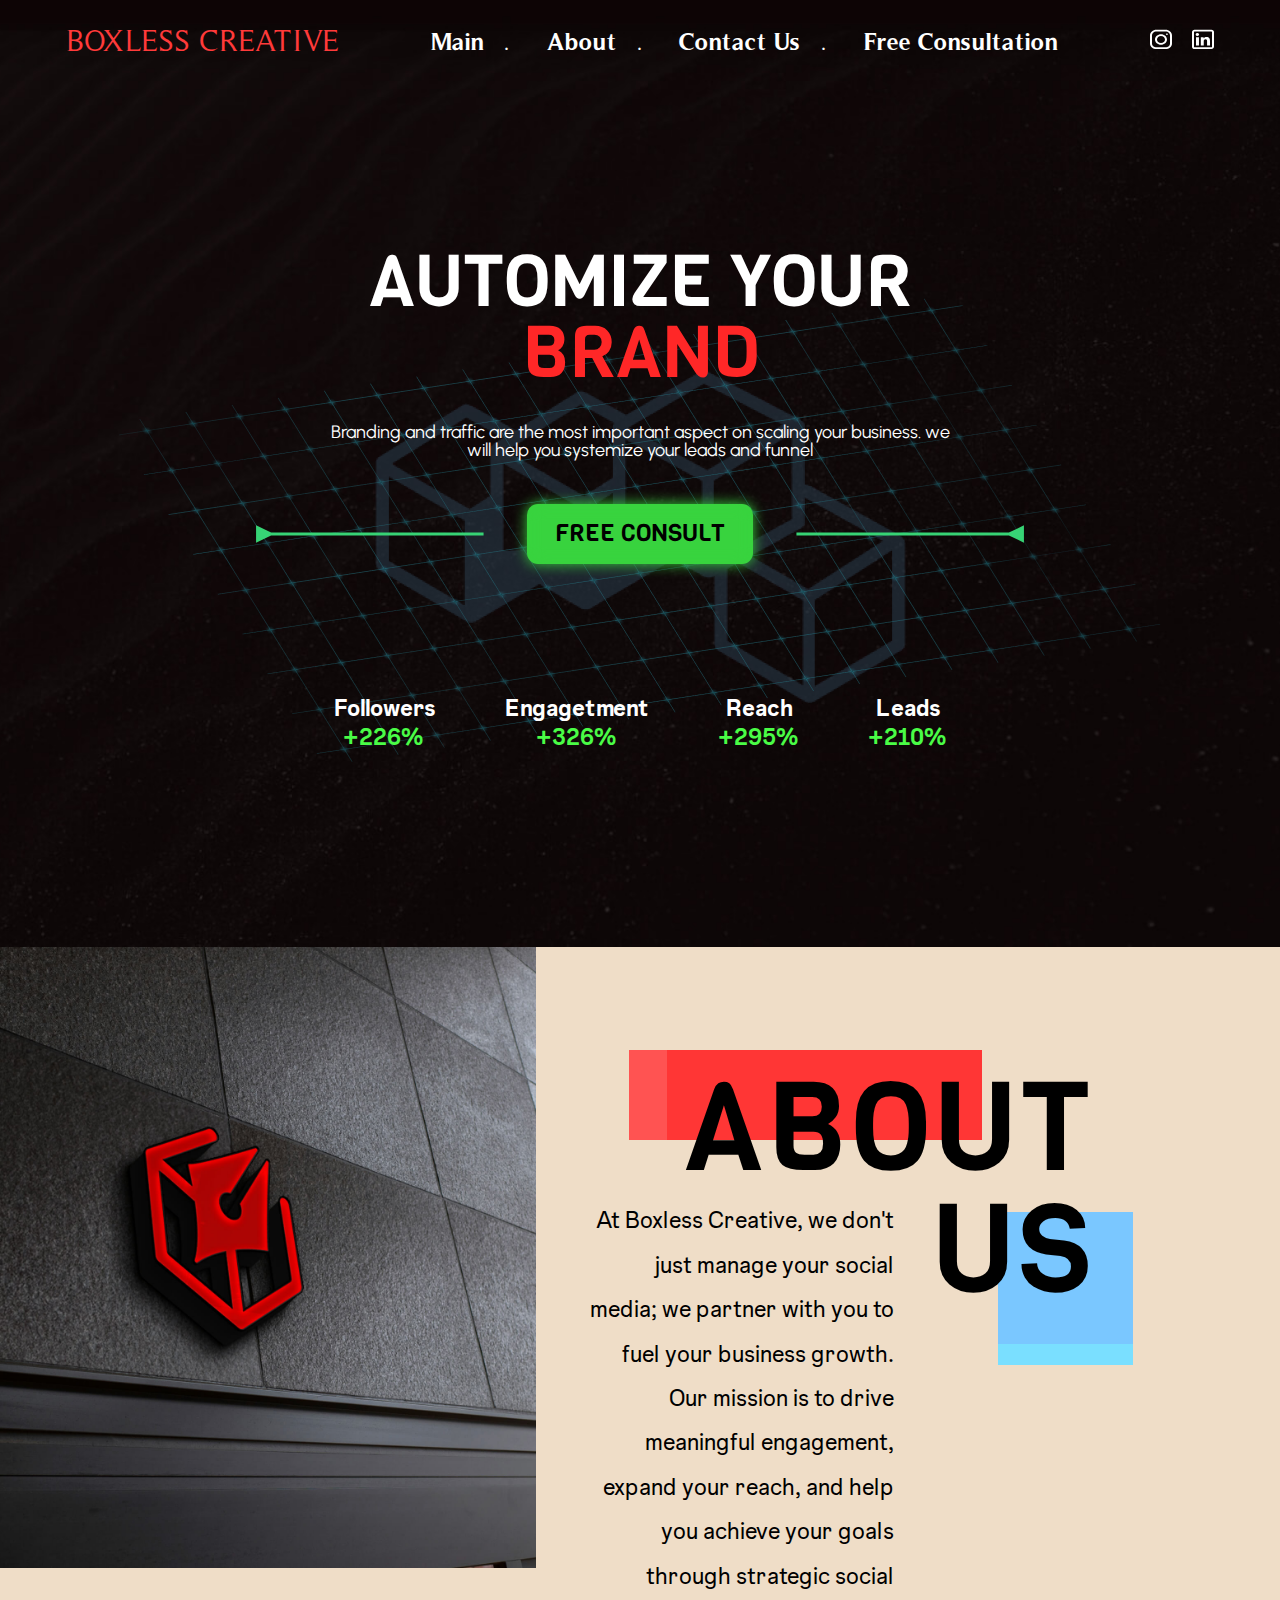
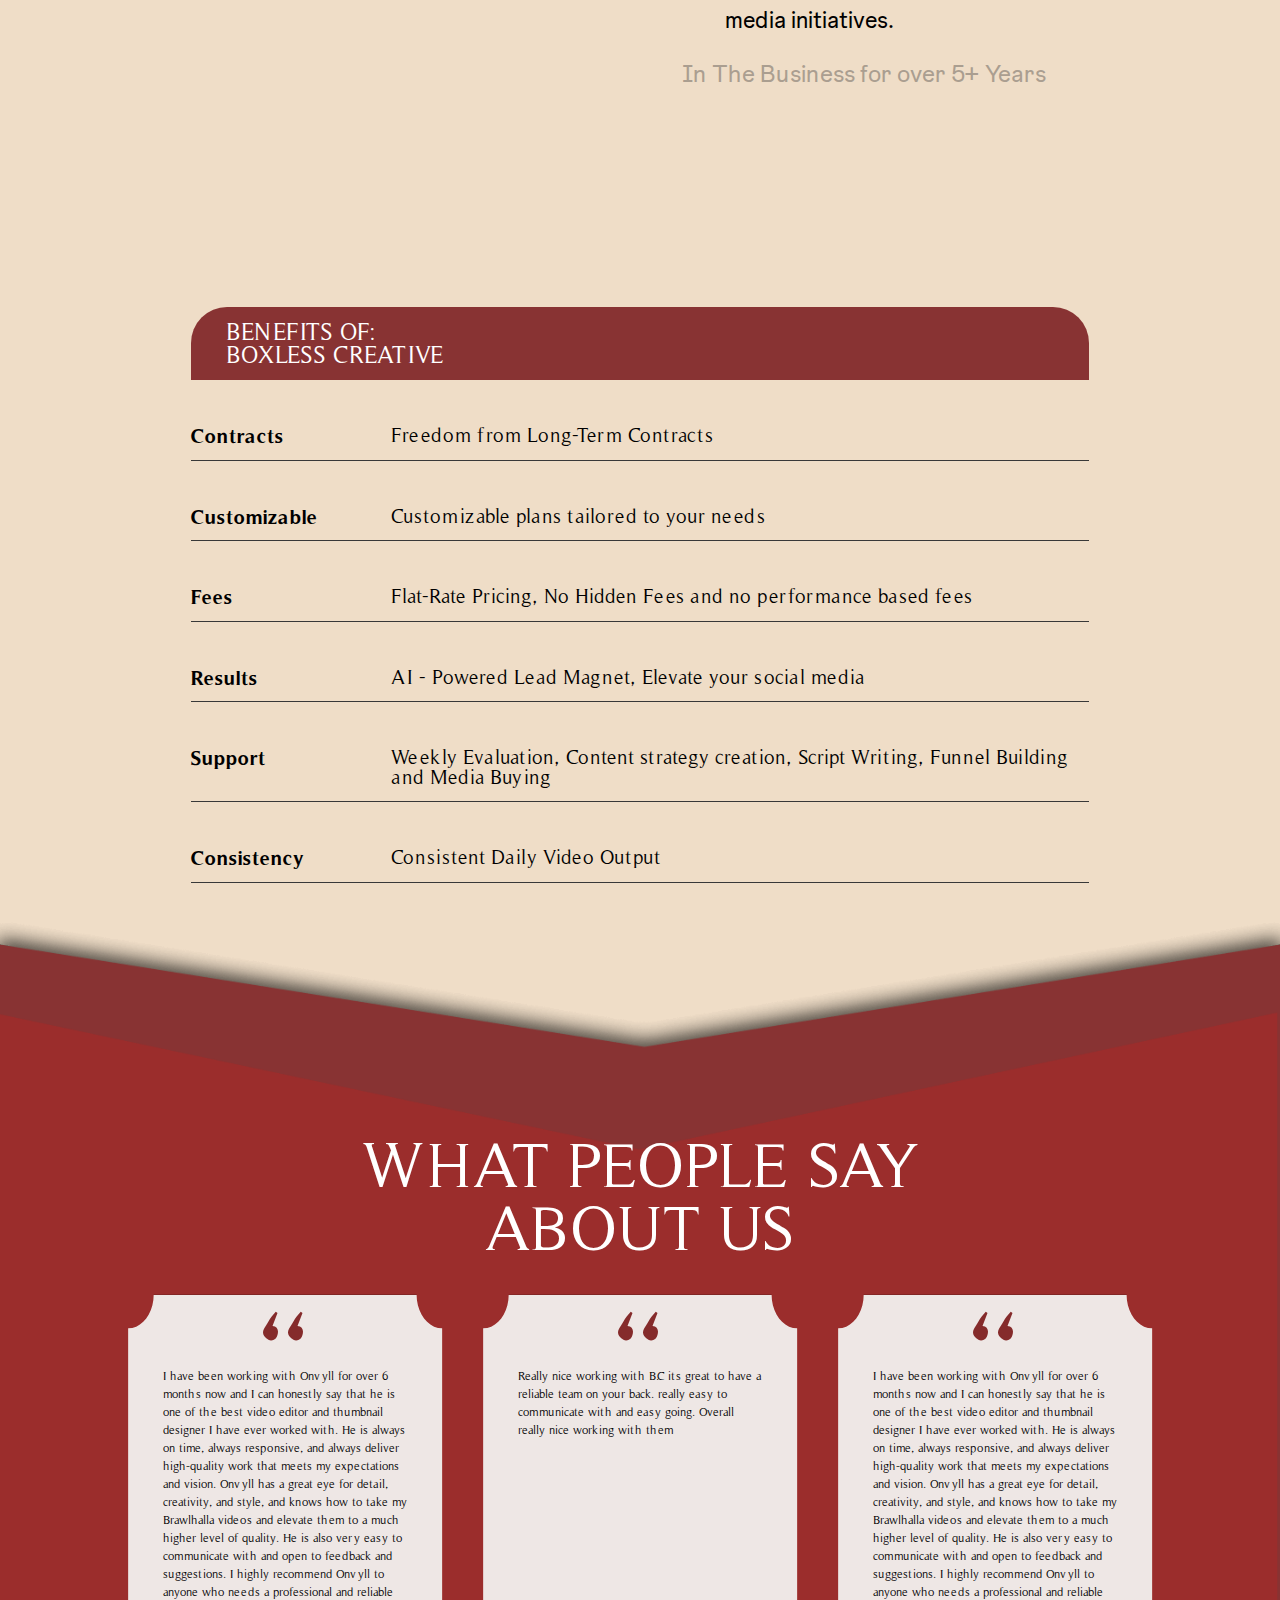
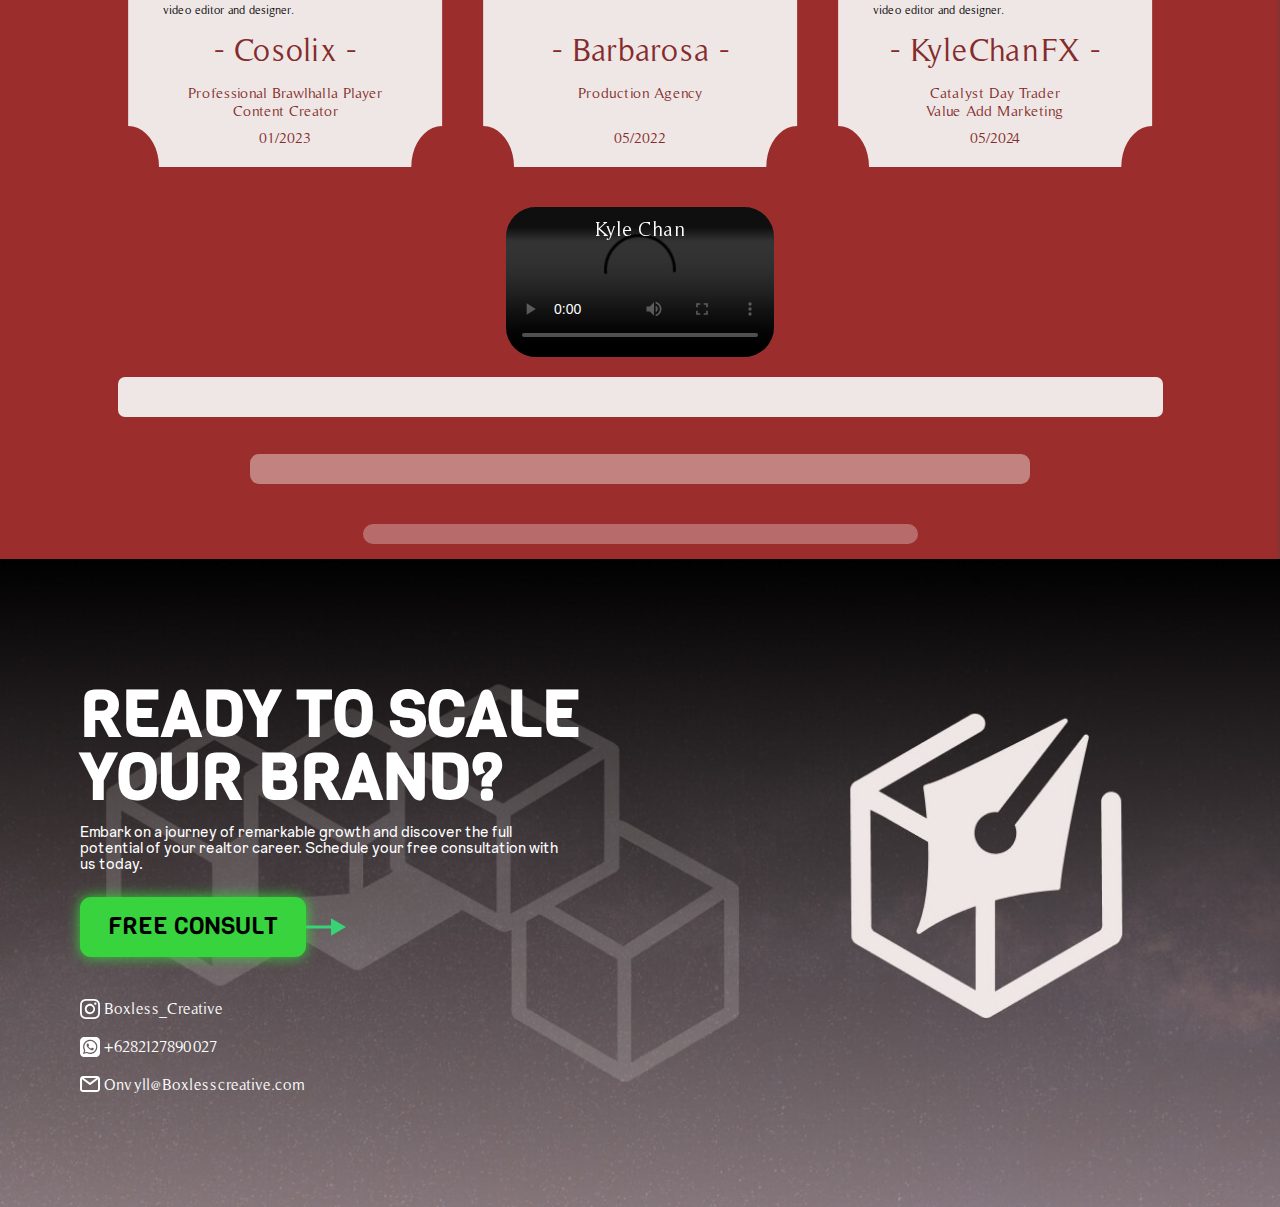
==== commit 62d04fe2: "change form submission" ====
--- a/index.html
+++ b/index.html
@@ -186,7 +186,7 @@
         <h2>SCHEDULE A CALL</h2>
         <p class="modal-tag">1 on 1 Social media strategy</p>
         <form class="modal-form" id="scheduleForm" method="post" action="https://api.web3forms.com/submit">
-          <input type="hidden" name="access_key" value="9a42d6e7-12fb-410e-b827-495871409436" />
+          <input type="hidden" name="access_key" value="37899f6f-c618-4cc4-abd6-2b21201a263b" />
           <div class="input_wrappers">
             <label>
               <span>NAME</span>
--- a/css/styles.css
+++ b/css/styles.css
@@ -49,6 +49,7 @@
   background-position: center;
   background-repeat: no-repeat;
   background-size: cover;
+  background-color: #0e0707;
 }
 header {
   display: flex;
@@ -179,8 +180,6 @@
   transform: rotate(-45deg) translate(6px, -6px);
 }
 @media (min-width: 600px) {
-  .bg-wrapper {
-  }
   header {
     padding: 26px 34px 26px 35px;
   }
@@ -239,9 +238,9 @@
 .hero {
   padding: 96px 0 196px;
   text-align: center;
-  background-image: url('../images/grid-bg.png');
-  background-repeat: no-repeat;
-  background-position: center 74%;
+  background-image: url('../images/grid-bg.png'), url('../images/blue-boxes.png');
+  background-repeat: no-repeat, no-repeat;
+  background-position: center 54%;
   overflow: hidden;
 }
 .hero h1 {
